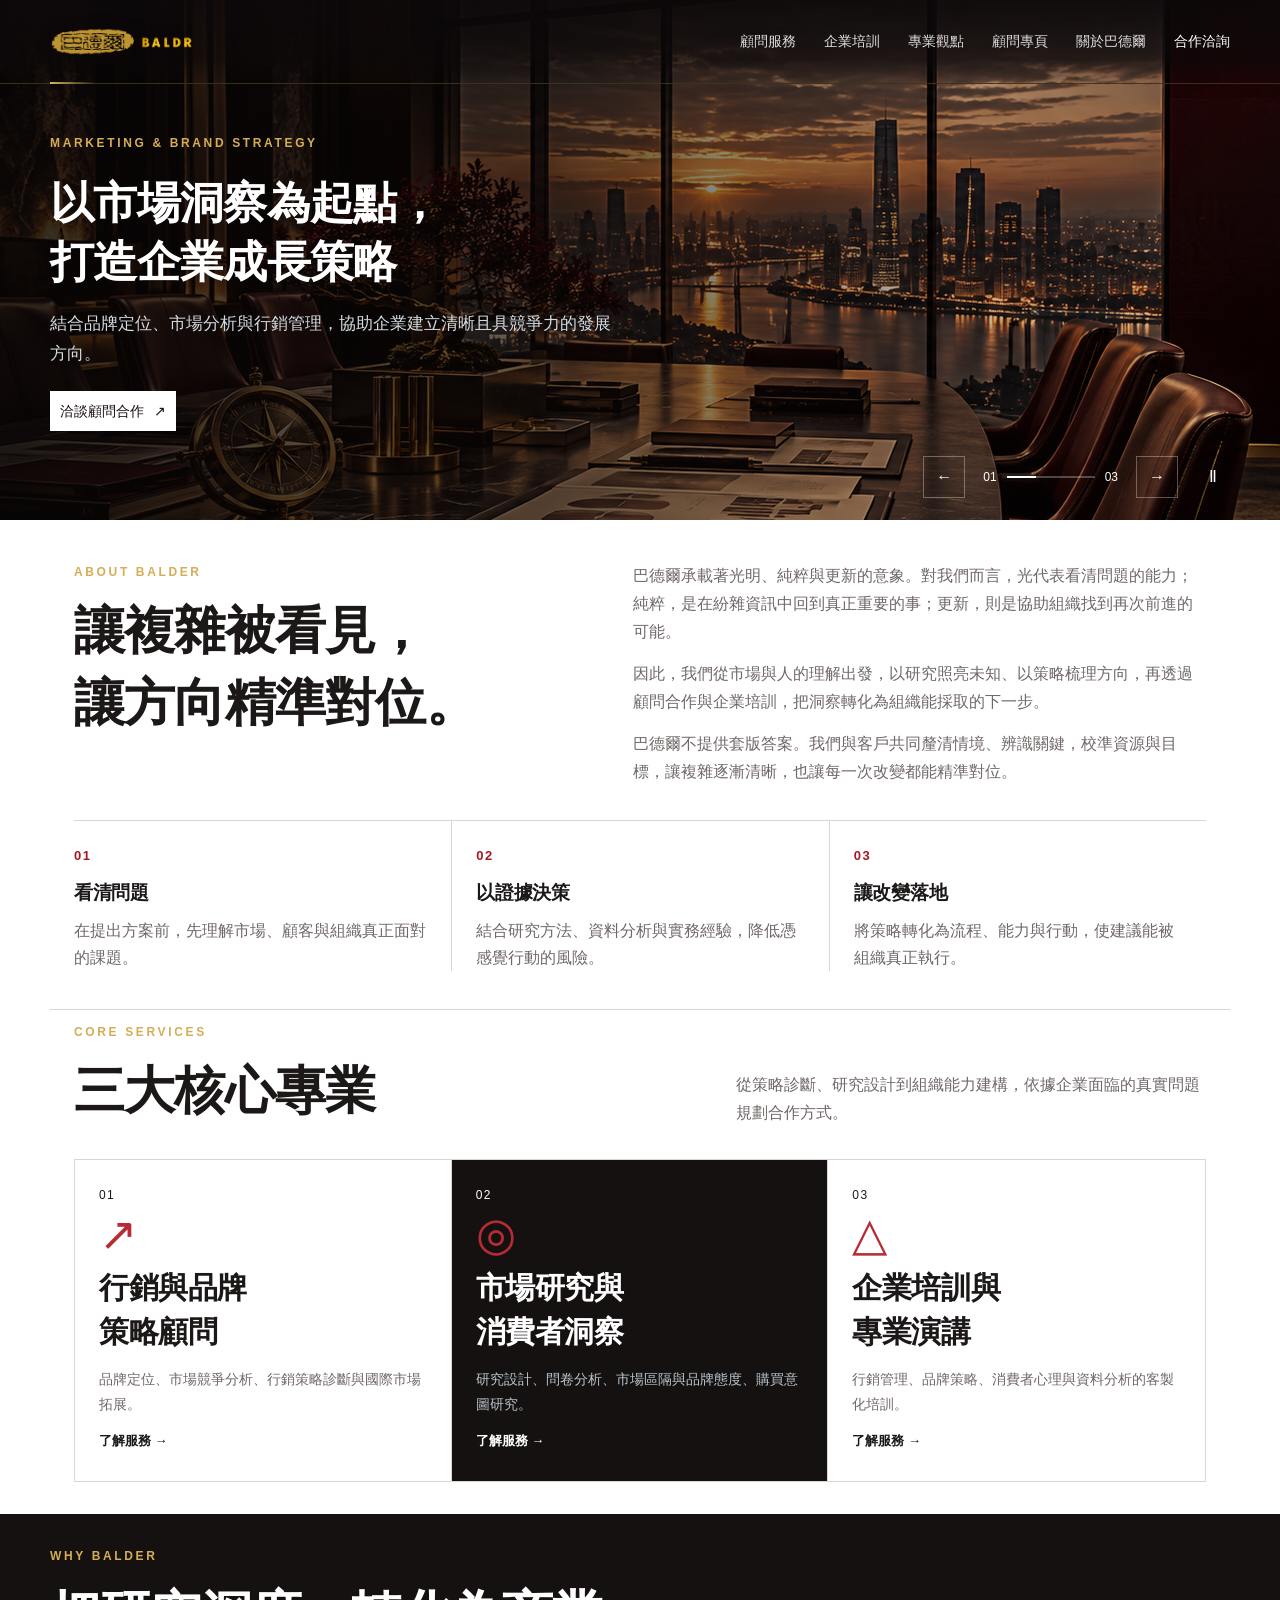
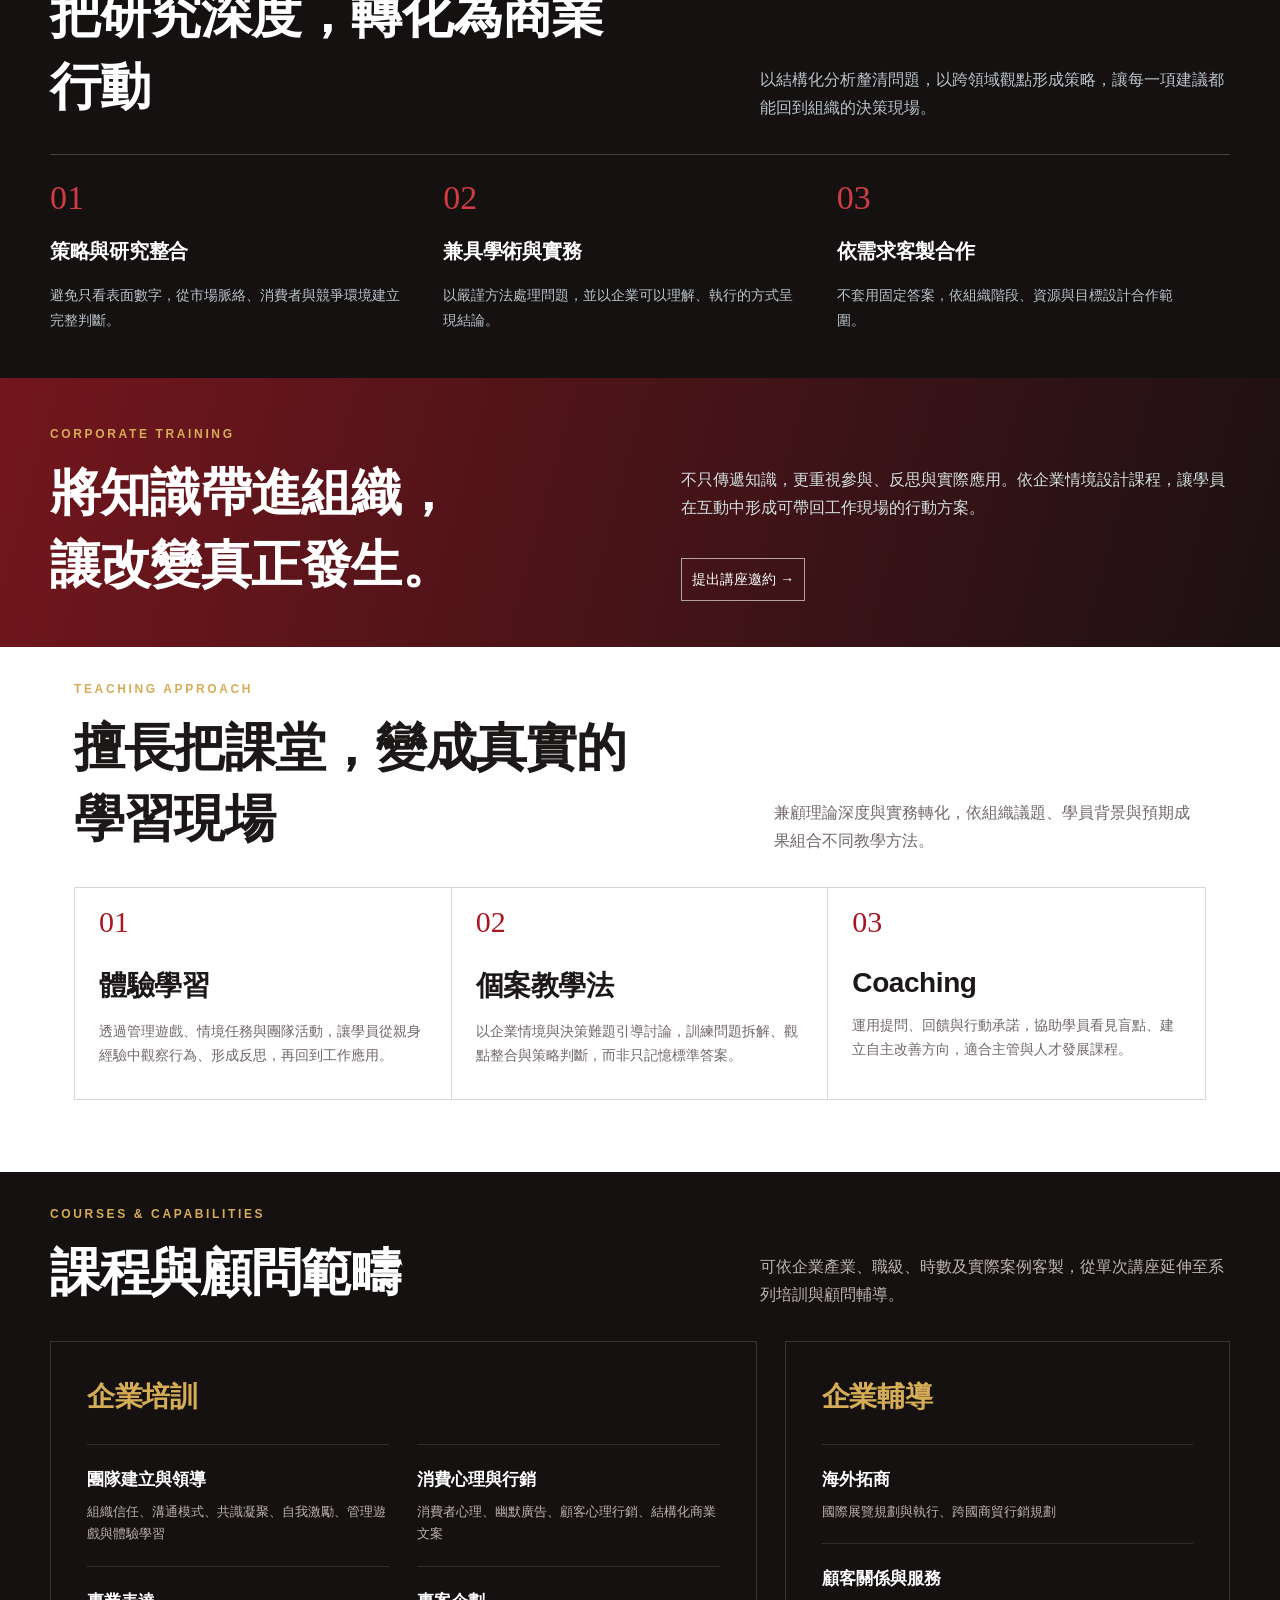
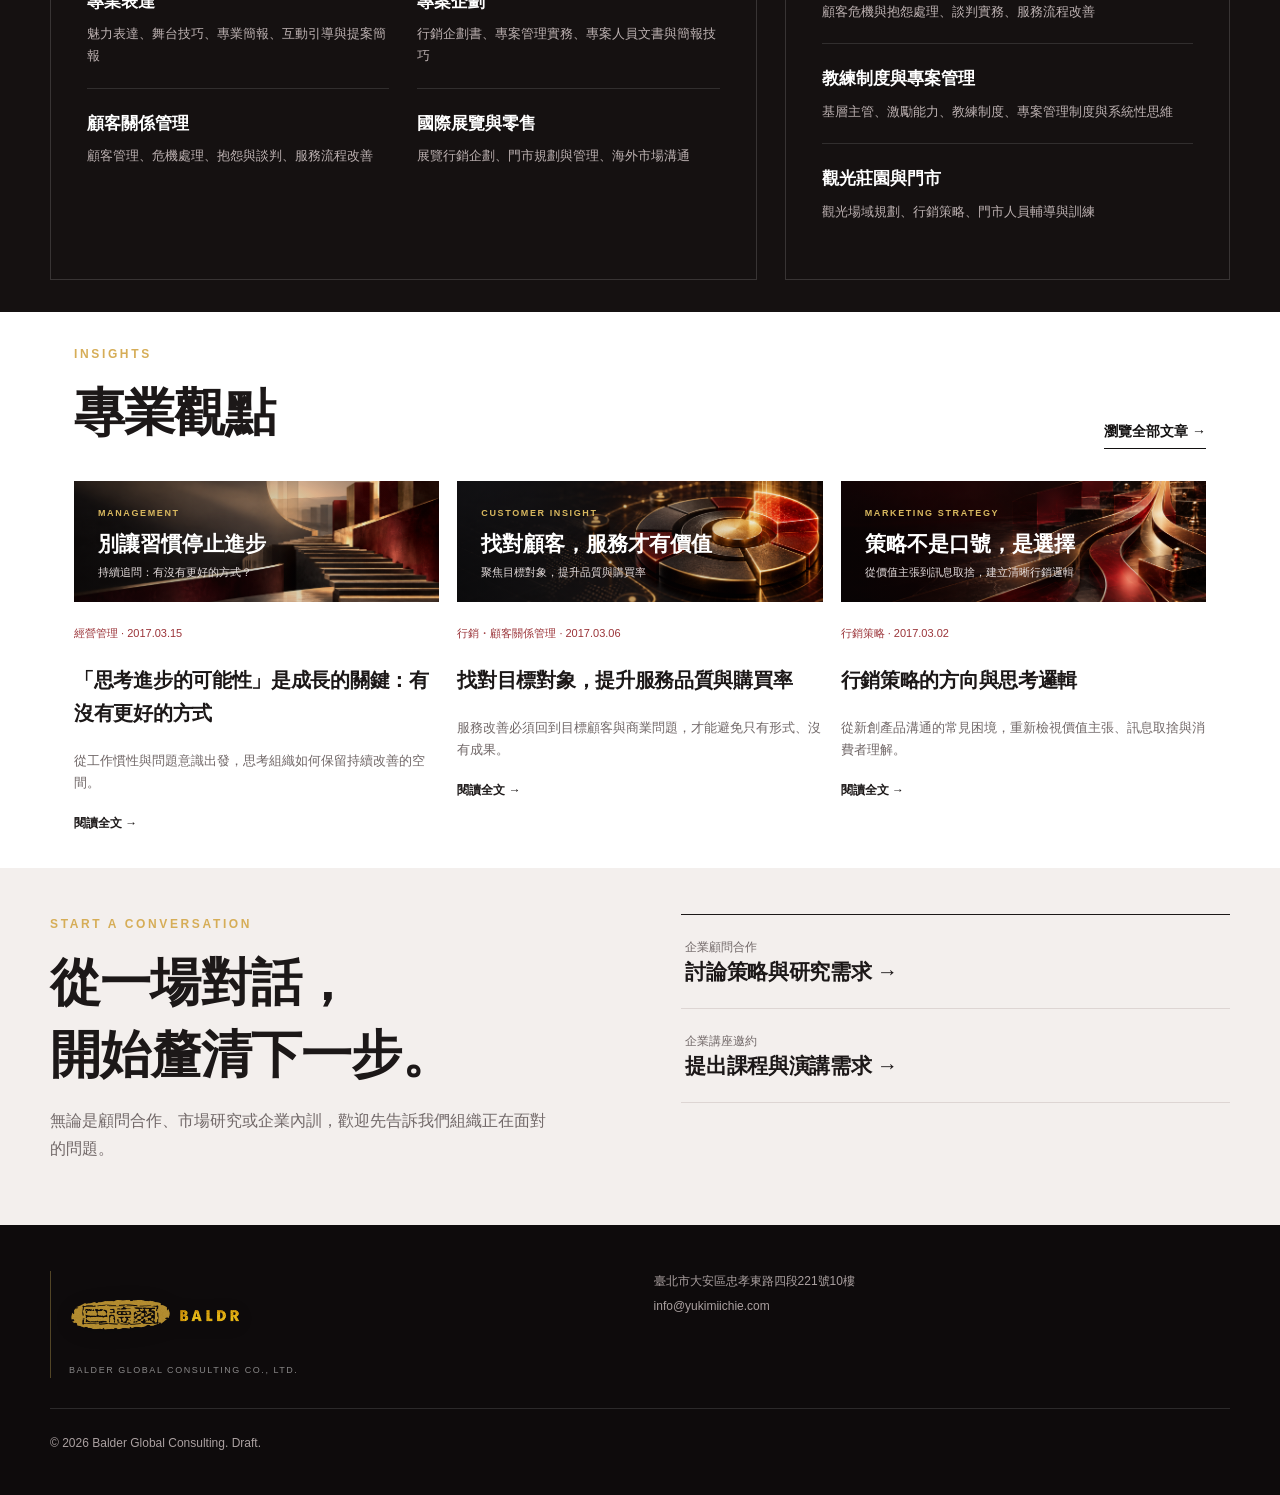
==== index.html @ a53dbb6a "Deploy Baldr Global Consulting website" ====
<!doctype html>
<html lang="zh-Hant">
<head>
  <meta charset="utf-8">
  <meta name="viewport" content="width=device-width, initial-scale=1">
  <meta name="description" content="巴德爾全球顧問有限公司官方網站首頁設計草稿。">
  <meta name="robots" content="noindex, nofollow">
  <title>巴德爾全球顧問｜企業策略、研究與培訓</title>
  <link rel="stylesheet" href="styles.css">
  <link rel="stylesheet" href="theme-red.css">
  <script src="app.js" defer></script>
</head>
<body>
  <a class="skip-link" href="#main">跳至主要內容</a>
  <header class="site-header" data-header>
    <a class="brand" href="#top" aria-label="巴德爾全球顧問首頁">
      <img class="brand-original" src="assets/brand/baldr-extracted-hollow-horizontal-v7.png?v=20261031-final" alt="巴德爾 BALDR 全球顧問">
    </a>
    <nav id="site-nav" class="site-nav" aria-label="主要導覽">
      <a href="#services">顧問服務</a><a href="#training">企業培訓</a><a href="insights.html">專業觀點</a><a href="consultant.html">顧問專頁</a><a href="#about">關於巴德爾</a>
      <a class="nav-cta" href="#contact">合作洽詢</a>
    </nav>
  </header>

  <main id="main">
    <section id="top" class="hero" aria-label="重點服務輪播" data-carousel>
      <article class="slide is-active slide-strategy" data-slide aria-hidden="false">
        <div class="slide-art" role="img" aria-label="企業策略空間、城市景觀與策略文件"></div>
        <div class="slide-content"><p class="eyebrow">MARKETING &amp; BRAND STRATEGY</p><h1>以市場洞察為起點，<br>打造企業成長策略</h1><p>結合品牌定位、市場分析與行銷管理，協助企業建立清晰且具競爭力的發展方向。</p><a class="button button-primary" href="#contact">洽談顧問合作 <span aria-hidden="true">↗</span></a></div>
      </article>
      <article class="slide slide-research" data-slide aria-hidden="true">
        <div class="slide-art" role="img" aria-label="市場研究資料、分析圖表與全球洞察裝置"></div>
        <div class="slide-content"><p class="eyebrow">MARKET RESEARCH &amp; INSIGHT</p><h2>理解消費者，<br>讓每一次決策更有依據</h2><p>透過市場調查、消費者行為研究及資料分析，協助企業掌握市場機會。</p><a class="button button-primary" href="#services">探索研究服務 <span aria-hidden="true">↗</span></a></div>
      </article>
      <article class="slide slide-training" data-slide aria-hidden="true">
        <div class="slide-art" role="img" aria-label="企業培訓講堂、講台與專業知識物件"></div>
        <div class="slide-content"><p class="eyebrow">CORPORATE TRAINING</p><h2>讓專業知識，<br>轉化為組織成長的力量</h2><p>提供行銷管理、品牌策略、消費者心理等企業內訓與專題演講服務。</p><a class="button button-primary" href="#contact">邀請企業講課 <span aria-hidden="true">↗</span></a></div>
      </article>
      <div class="carousel-controls">
        <button type="button" data-prev aria-label="上一張 Banner">←</button>
        <div class="carousel-status"><span data-current>01</span><span class="status-line"><i data-progress></i></span><span>03</span></div>
        <button type="button" data-next aria-label="下一張 Banner">→</button>
        <button class="pause" type="button" data-pause aria-label="暫停輪播">Ⅱ</button>
      </div>
    </section>

    <section class="about-balder section" id="about">
      <div class="about-story">
        <div>
          <p class="section-kicker">ABOUT BALDER</p>
          <h2>讓複雜被看見，<br>讓方向精準對位。</h2>
        </div>
        <div class="about-story-copy">
          <p>巴德爾承載著光明、純粹與更新的意象。對我們而言，光代表看清問題的能力；純粹，是在紛雜資訊中回到真正重要的事；更新，則是協助組織找到再次前進的可能。</p>
          <p>因此，我們從市場與人的理解出發，以研究照亮未知、以策略梳理方向，再透過顧問合作與企業培訓，把洞察轉化為組織能採取的下一步。</p>
          <p>巴德爾不提供套版答案。我們與客戶共同釐清情境、辨識關鍵，校準資源與目標，讓複雜逐漸清晰，也讓每一次改變都能精準對位。</p>
        </div>
      </div>
      <div class="about-values" aria-label="巴德爾企業理念">
        <article><span>01</span><h3>看清問題</h3><p>在提出方案前，先理解市場、顧客與組織真正面對的課題。</p></article>
        <article><span>02</span><h3>以證據決策</h3><p>結合研究方法、資料分析與實務經驗，降低憑感覺行動的風險。</p></article>
        <article><span>03</span><h3>讓改變落地</h3><p>將策略轉化為流程、能力與行動，使建議能被組織真正執行。</p></article>
      </div>
    </section>

    <section id="services" class="section services">
      <div class="section-head"><div><p class="section-kicker">CORE SERVICES</p><h2>三大核心專業</h2></div><p>從策略診斷、研究設計到組織能力建構，依據企業面臨的真實問題規劃合作方式。</p></div>
      <div class="service-grid">
        <article class="service-card"><span>01</span><div class="service-icon" aria-hidden="true">↗</div><h3>行銷與品牌<br>策略顧問</h3><p>品牌定位、市場競爭分析、行銷策略診斷與國際市場拓展。</p><a href="#contact" aria-label="了解行銷與品牌策略顧問">了解服務 →</a></article>
        <article class="service-card featured"><span>02</span><div class="service-icon" aria-hidden="true">◎</div><h3>市場研究與<br>消費者洞察</h3><p>研究設計、問卷分析、市場區隔與品牌態度、購買意圖研究。</p><a href="#contact" aria-label="了解市場研究與消費者洞察">了解服務 →</a></article>
        <article class="service-card"><span>03</span><div class="service-icon" aria-hidden="true">△</div><h3>企業培訓與<br>專業演講</h3><p>行銷管理、品牌策略、消費者心理與資料分析的客製化培訓。</p><a href="#training" aria-label="了解企業培訓與專業演講">了解服務 →</a></article>
      </div>
    </section>

    <section class="advantage section dark-section">
      <div class="section-head"><div><p class="section-kicker">WHY BALDER</p><h2>把研究深度，轉化為商業行動</h2></div><p>以結構化分析釐清問題，以跨領域觀點形成策略，讓每一項建議都能回到組織的決策現場。</p></div>
      <div class="advantage-grid"><div><strong>01</strong><h3>策略與研究整合</h3><p>避免只看表面數字，從市場脈絡、消費者與競爭環境建立完整判斷。</p></div><div><strong>02</strong><h3>兼具學術與實務</h3><p>以嚴謹方法處理問題，並以企業可以理解、執行的方式呈現結論。</p></div><div><strong>03</strong><h3>依需求客製合作</h3><p>不套用固定答案，依組織階段、資源與目標設計合作範圍。</p></div></div>
    </section>

    <section id="training" class="training-banner">
      <div><p class="section-kicker">CORPORATE TRAINING</p><h2>將知識帶進組織，<br>讓改變真正發生。</h2></div>
      <div><p>不只傳遞知識，更重視參與、反思與實際應用。依企業情境設計課程，讓學員在互動中形成可帶回工作現場的行動方案。</p><a class="button button-light" href="#contact">提出講座邀約 →</a></div>
    </section>

    <section class="section teaching-methods">
      <div class="section-head"><div><p class="section-kicker">TEACHING APPROACH</p><h2>擅長把課堂，變成真實的學習現場</h2></div><p>兼顧理論深度與實務轉化，依組織議題、學員背景與預期成果組合不同教學方法。</p></div>
      <div class="method-grid">
        <article><span>01</span><h3>體驗學習</h3><p>透過管理遊戲、情境任務與團隊活動，讓學員從親身經驗中觀察行為、形成反思，再回到工作應用。</p></article>
        <article><span>02</span><h3>個案教學法</h3><p>以企業情境與決策難題引導討論，訓練問題拆解、觀點整合與策略判斷，而非只記憶標準答案。</p></article>
        <article><span>03</span><h3>Coaching</h3><p>運用提問、回饋與行動承諾，協助學員看見盲點、建立自主改善方向，適合主管與人才發展課程。</p></article>
      </div>
    </section>

    <section class="section course-scope">
      <div class="section-head"><div><p class="section-kicker">COURSES &amp; CAPABILITIES</p><h2>課程與顧問範疇</h2></div><p>可依企業產業、職級、時數及實際案例客製，從單次講座延伸至系列培訓與顧問輔導。</p></div>
      <div class="scope-layout">
        <div><h3>企業培訓</h3><div class="scope-list">
          <article><b>團隊建立與領導</b><p>組織信任、溝通模式、共識凝聚、自我激勵、管理遊戲與體驗學習</p></article>
          <article><b>消費心理與行銷</b><p>消費者心理、幽默廣告、顧客心理行銷、結構化商業文案</p></article>
          <article><b>專業表達</b><p>魅力表達、舞台技巧、專業簡報、互動引導與提案簡報</p></article>
          <article><b>專案企劃</b><p>行銷企劃書、專案管理實務、專案人員文書與簡報技巧</p></article>
          <article><b>顧客關係管理</b><p>顧客管理、危機處理、抱怨與談判、服務流程改善</p></article>
          <article><b>國際展覽與零售</b><p>展覽行銷企劃、門市規劃與管理、海外市場溝通</p></article>
        </div></div>
        <div class="consulting-scope"><h3>企業輔導</h3><div class="scope-list">
          <article><b>海外拓商</b><p>國際展覽規劃與執行、跨國商貿行銷規劃</p></article>
          <article><b>顧客關係與服務</b><p>顧客危機與抱怨處理、談判實務、服務流程改善</p></article>
          <article><b>教練制度與專案管理</b><p>基層主管、激勵能力、教練制度、專案管理制度與系統性思維</p></article>
          <article><b>觀光莊園與門市</b><p>觀光場域規劃、行銷策略、門市人員輔導與訓練</p></article>
        </div></div>
      </div>
    </section>

    <section id="insights" class="section insights">
      <div class="section-head"><div><p class="section-kicker">INSIGHTS</p><h2>專業觀點</h2></div><a class="text-link" href="insights.html">瀏覽全部文章 →</a></div>
      <div class="article-grid">
        <article><div class="article-visual one"><img src="assets/insights/continuous-improvement-v1.png" alt="階梯向上延伸，象徵持續改善與組織成長"><div class="article-cover-copy"><span>MANAGEMENT</span><strong>別讓習慣停止進步</strong><small>持續追問：有沒有更好的方式？</small></div></div><p class="meta">經營管理 · 2017.03.15</p><h3>「思考進步的可能性」是成長的關鍵：有沒有更好的方式</h3><p class="article-summary">從工作慣性與問題意識出發，思考組織如何保留持續改善的空間。</p><a href="articles/continuous-improvement.html" aria-label="閱讀思考進步的可能性全文">閱讀全文 →</a></article>
        <article><div class="article-visual two"><img src="assets/insights/target-customer-v1.png" alt="目標客群分析圖，象徵顧客區隔與服務品質提升"><div class="article-cover-copy"><span>CUSTOMER INSIGHT</span><strong>找對顧客，服務才有價值</strong><small>聚焦目標對象，提升品質與購買率</small></div></div><p class="meta">行銷・顧客關係管理 · 2017.03.06</p><h3>找對目標對象，提升服務品質與購買率</h3><p class="article-summary">服務改善必須回到目標顧客與商業問題，才能避免只有形式、沒有成果。</p><a href="articles/target-customer.html" aria-label="閱讀找對目標對象全文">閱讀全文 →</a></article>
        <article><div class="article-visual three"><img src="assets/insights/marketing-logic-v1.png" alt="策略路徑匯聚成明確方向，象徵行銷決策與選擇"><div class="article-cover-copy"><span>MARKETING STRATEGY</span><strong>策略不是口號，是選擇</strong><small>從價值主張到訊息取捨，建立清晰行銷邏輯</small></div></div><p class="meta">行銷策略 · 2017.03.02</p><h3>行銷策略的方向與思考邏輯</h3><p class="article-summary">從新創產品溝通的常見困境，重新檢視價值主張、訊息取捨與消費者理解。</p><a href="articles/marketing-logic.html" aria-label="閱讀行銷策略的方向與思考邏輯全文">閱讀全文 →</a></article>
      </div>
    </section>

    <section id="contact" class="contact-section">
      <div><p class="section-kicker">START A CONVERSATION</p><h2>從一場對話，<br>開始釐清下一步。</h2><p>無論是顧問合作、市場研究或企業內訓，歡迎先告訴我們組織正在面對的問題。</p></div>
      <div class="contact-actions"><a href="mailto:info@yukimiichie.com?subject=企業顧問合作洽詢"><span>企業顧問合作</span><b>討論策略與研究需求 →</b></a><a href="mailto:info@yukimiichie.com?subject=企業講座邀約"><span>企業講座邀約</span><b>提出課程與演講需求 →</b></a></div>
    </section>
  </main>

  <footer class="site-footer"><div class="footer-brand"><img class="footer-original" src="assets/brand/baldr-extracted-hollow-horizontal-v7.png?v=20261031-final" alt="巴德爾 BALDR 全球顧問"><small>BALDER GLOBAL CONSULTING CO., LTD.</small></div><div><p>臺北市大安區忠孝東路四段221號10樓</p><p><a href="mailto:info@yukimiichie.com">info@yukimiichie.com</a></p></div><p class="copyright">© <span data-year></span> Balder Global Consulting. Draft.</p></footer>
</body>
</html>
---- styles.css ----
:root{--navy:#0a1c2d;--navy-2:#102b43;--ink:#17212b;--muted:#66727e;--paper:#f5f3ee;--white:#fff;--accent:#b6d7d2;--gold:#c4a66d;--line:#d8d8d2;--max:1180px;--header:84px}*{box-sizing:border-box}html{scroll-behavior:smooth}body{margin:0;color:var(--ink);background:#fff;font-family:"Noto Sans TC","PingFang TC","Microsoft JhengHei",sans-serif;line-height:1.75}a{color:inherit;text-decoration:none}button{font:inherit}.skip-link{position:fixed;z-index:1000;top:8px;left:8px;background:#fff;padding:8px 14px;transform:translateY(-160%)}.skip-link:focus{transform:none}.site-header{height:var(--header);position:absolute;z-index:50;top:0;left:0;width:100%;display:flex;align-items:center;justify-content:space-between;padding:0 max(32px,calc((100vw - var(--max))/2));color:#fff;border-bottom:1px solid #ffffff33}.site-header.is-scrolled{position:fixed;background:#071522ed;backdrop-filter:blur(12px)}.brand{display:flex;align-items:center;gap:12px}.brand-mark{width:43px;height:43px;border:1px solid #ffffff66;display:grid;place-items:center;font:600 24px Georgia,serif}.brand-copy{display:flex;flex-direction:column;line-height:1.3}.brand-copy strong{font-size:15px;letter-spacing:.12em}.brand-copy small{font-size:9px;letter-spacing:.13em;opacity:.68}.site-nav{display:flex;align-items:center;gap:28px;font-size:14px}.site-nav a:not(.nav-cta){opacity:.86}.site-nav a:hover,.site-nav a:focus{opacity:1}.nav-cta{padding:10px 18px;border:1px solid #ffffff88}.menu-toggle{display:none}.hero{position:relative;height:min(820px,88vh);min-height:680px;background:#081827;color:#fff;overflow:hidden}.slide{position:absolute;inset:0;display:grid;grid-template-columns:minmax(340px,1.02fr) 1fr;opacity:0;visibility:hidden;transition:opacity .65s ease}.slide.is-active{opacity:1;visibility:visible}.slide-art{position:relative;overflow:hidden;background:#152e43}.slide-art::before,.slide-art::after{content:"";position:absolute;border-radius:50%;filter:blur(1px)}.slide-strategy .slide-art{background:linear-gradient(155deg,#071726 10%,#1f4d62 62%,#b4cec9)}.slide-strategy .slide-art::before{width:64%;aspect-ratio:1;left:14%;top:22%;border:1px solid #ffffff60;box-shadow:0 0 0 75px #ffffff08,0 0 0 150px #ffffff06}.slide-strategy .slide-art::after{width:34%;height:90%;right:-8%;bottom:-20%;background:#d8b87826;transform:rotate(26deg);border-radius:0}.slide-research .slide-art{background:linear-gradient(145deg,#061b2c,#123d56 52%,#88aeb2)}.slide-research .slide-art::before{width:72%;height:72%;left:15%;top:14%;background:repeating-radial-gradient(circle at center,transparent 0 38px,#ffffff22 40px 41px)}.slide-research .slide-art::after{width:180px;height:180px;right:12%;top:28%;background:#cbb57b66;box-shadow:-150px 170px 0 #8ed0c855}.slide-training .slide-art{background:linear-gradient(140deg,#10283a,#315165 55%,#c3c5bb)}.slide-training .slide-art::before{width:62%;height:65%;left:18%;bottom:0;background:linear-gradient(90deg,#ffffff16 1px,transparent 1px),linear-gradient(#ffffff16 1px,transparent 1px);background-size:38px 38px;border-radius:0}.slide-training .slide-art::after{width:220px;height:220px;left:28%;top:24%;border:38px solid #c4a66d99}.slide-content{display:flex;flex-direction:column;justify-content:center;padding:calc(var(--header) + 36px) max(48px,calc((100vw - var(--max))/2)) 110px 9%;background:linear-gradient(135deg,#0b2134,#071624)}.eyebrow,.section-kicker{margin:0 0 20px;color:#98c9c5;font-size:12px;font-weight:700;letter-spacing:.22em}.slide h1,.slide h2{font-family:"Noto Serif TC","PMingLiU",serif;font-weight:500;font-size:clamp(42px,4vw,68px);line-height:1.35;letter-spacing:.04em;margin:0 0 28px}.slide-content>p:not(.eyebrow){max-width:610px;margin:0 0 34px;color:#d4dce1;font-size:17px}.button{display:inline-flex;align-items:center;gap:32px;width:max-content;padding:14px 20px;font-size:14px}.button-primary{background:#fff;color:var(--navy)}.carousel-controls{position:absolute;right:max(44px,calc((100vw - var(--max))/2));bottom:44px;display:flex;align-items:center;gap:18px;z-index:4}.carousel-controls button{background:transparent;color:#fff;border:1px solid #ffffff50;width:42px;height:42px;cursor:pointer}.carousel-controls .pause{width:34px;border:0}.carousel-status{display:flex;align-items:center;gap:10px;font-size:12px}.status-line{position:relative;width:88px;height:2px;background:#ffffff45}.status-line i{position:absolute;inset:0 auto 0 0;width:33.333%;background:#fff;transition:width .4s}.image-notice{position:absolute;bottom:12px;left:24px;font-size:10px;opacity:.55}.section{max-width:var(--max);margin:auto;padding:112px 24px}.intro{display:grid;grid-template-columns:1.05fr .95fr;gap:12%;align-items:end}.section h2,.training-banner h2,.contact-section h2{font-family:"Noto Serif TC","PMingLiU",serif;font-size:clamp(34px,4vw,56px);font-weight:500;line-height:1.4;letter-spacing:.04em;margin:0}.section-kicker{color:#507f7e}.intro-copy{font-size:18px;color:#52606b}.text-link{display:inline-block;margin-top:24px;color:var(--navy);font-weight:700;font-size:14px;border-bottom:1px solid var(--navy);padding-bottom:4px}.section-head{display:flex;justify-content:space-between;align-items:end;gap:12%;margin-bottom:52px}.section-head>p{max-width:470px;color:var(--muted);margin:0}.service-grid{display:grid;grid-template-columns:repeat(3,1fr);border:1px solid var(--line)}.service-card{padding:40px 34px;min-height:430px;display:flex;flex-direction:column;border-right:1px solid var(--line);transition:.25s}.service-card:last-child{border-right:0}.service-card.featured,.service-card:hover{background:var(--navy);color:#fff}.service-card>span{font-size:12px;letter-spacing:.12em}.service-icon{margin:42px 0 26px;font:300 46px Georgia,serif;color:#7aa6a5}.service-card h3{font:500 30px/1.45 "Noto Serif TC","PMingLiU",serif;margin:0}.service-card p{color:var(--muted);font-size:14px}.service-card.featured p,.service-card:hover p{color:#b9c5cd}.service-card a{margin-top:auto;font-size:13px;font-weight:700}.dark-section{max-width:none;background:var(--navy);color:#fff;padding-left:max(24px,calc((100vw - var(--max))/2));padding-right:max(24px,calc((100vw - var(--max))/2))}.dark-section .section-head>p{color:#bac4cb}.advantage-grid{display:grid;grid-template-columns:repeat(3,1fr);border-top:1px solid #ffffff33}.advantage-grid>div{padding:34px 34px 0 0}.advantage-grid strong{font:400 34px Georgia,serif;color:#80aaa7}.advantage-grid h3{font-size:20px;margin:28px 0 12px}.advantage-grid p{color:#b8c3ca;font-size:14px}.consultant{display:grid;grid-template-columns:.9fr 1.1fr;gap:10%;align-items:center}.portrait-placeholder{aspect-ratio:4/5;background:linear-gradient(150deg,#e8e6df,#b9c8c6);display:grid;place-items:center;color:#566765;text-align:center;font-size:13px;letter-spacing:.12em}.consultant-copy>p:not(.section-kicker):not(.pending-label){color:var(--muted);max-width:560px}.pending-label{display:inline-block;padding:5px 10px;background:#efe8db;color:#8b6b38;font-size:12px}.expertise{display:flex;flex-wrap:wrap;gap:8px;margin-top:30px}.expertise span{padding:7px 14px;border:1px solid var(--line);font-size:12px}.training-banner{padding:105px max(24px,calc((100vw - var(--max))/2));display:grid;grid-template-columns:1fr 1fr;gap:12%;color:#fff;background:linear-gradient(105deg,#375b5c,#173a47)}.training-banner>div:last-child{display:flex;flex-direction:column;justify-content:flex-end}.training-banner p:not(.section-kicker){color:#d3dfdf}.button-light{margin-top:20px;border:1px solid #ffffff99}.projects .project-placeholder{min-height:330px;padding:55px;background:linear-gradient(120deg,#edf0ef,#d4dedc);display:flex;flex-direction:column;justify-content:end}.project-placeholder span{font-size:11px;letter-spacing:.2em}.project-placeholder h3{font:500 34px "Noto Serif TC","PMingLiU",serif;margin:8px 0}.project-placeholder p{max-width:620px;margin:0;color:#566}.article-grid{display:grid;grid-template-columns:repeat(3,1fr);gap:26px}.article-visual{aspect-ratio:4/2.7;margin-bottom:22px}.article-visual.one{background:linear-gradient(135deg,#15374b,#9ebcba)}.article-visual.two{background:repeating-linear-gradient(45deg,#d8c7a5 0 20px,#244455 20px 40px)}.article-visual.three{background:radial-gradient(circle at 35% 40%,#c7af72 0 15%,transparent 16%),linear-gradient(135deg,#173246,#708e91)}.article-grid .meta{font-size:11px;color:#698281}.article-grid h3{font:500 20px/1.65 "Noto Serif TC","PMingLiU",serif}.article-grid a{font-size:12px;font-weight:700}.contact-section{padding:105px max(24px,calc((100vw - var(--max))/2));background:var(--paper);display:grid;grid-template-columns:1fr 1fr;gap:12%}.contact-section>div>p:not(.section-kicker){color:var(--muted);max-width:500px}.contact-actions{border-top:1px solid var(--ink)}.contact-actions a{display:flex;flex-direction:column;padding:22px 4px;border-bottom:1px solid var(--line)}.contact-actions span{font-size:12px;color:var(--muted)}.contact-actions b{font:500 21px "Noto Serif TC","PMingLiU",serif}.contact-actions small{color:#8c7450}.site-footer{position:relative;padding:70px max(24px,calc((100vw - var(--max))/2)) 34px;background:#071522;color:#fff;display:grid;grid-template-columns:1fr 1fr .7fr;gap:7%;font-size:12px}.footer-brand{display:flex;gap:15px;align-items:center}.footer-brand div{display:flex;flex-direction:column}.footer-brand small{opacity:.55}.site-footer p{color:#9aa9b3}.footer-links{display:grid;grid-template-columns:1fr 1fr;gap:8px}.copyright{grid-column:1/-1;border-top:1px solid #ffffff20;padding-top:24px;margin-top:25px}@media(max-width:900px){:root{--header:70px}.site-header{padding:0 20px}.menu-toggle{display:block;color:#fff;border:1px solid #ffffff66;background:transparent;padding:8px 12px}.site-nav{display:none;position:absolute;top:70px;left:0;right:0;padding:24px;background:#071522;flex-direction:column;align-items:stretch}.site-nav.is-open{display:flex}.hero{height:820px}.slide{grid-template-columns:1fr;grid-template-rows:45% 55%}.slide-content{padding:50px 24px 120px}.slide h1,.slide h2{font-size:38px}.carousel-controls{right:24px;bottom:52px}.intro,.consultant,.training-banner,.contact-section{grid-template-columns:1fr;gap:48px}.service-grid{grid-template-columns:1fr}.service-card{border-right:0;border-bottom:1px solid var(--line);min-height:340px}.advantage-grid,.article-grid{grid-template-columns:1fr;gap:36px}.section-head{align-items:start;flex-direction:column}.site-footer{grid-template-columns:1fr;gap:25px}.copyright{grid-column:auto}}@media(max-width:560px){.brand-copy small{display:none}.section{padding:82px 20px}.hero{min-height:760px}.slide-content>p:not(.eyebrow){font-size:15px}.carousel-status{display:none}.image-notice{left:20px;right:20px}.advantage-grid{grid-template-columns:1fr}.training-banner,.contact-section{padding:82px 20px}.site-footer{padding:55px 20px 28px}}@media(prefers-reduced-motion:reduce){html{scroll-behavior:auto}*,*::before,*::after{animation-duration:.01ms!important;transition-duration:.01ms!important}}

/* Unified commercial typography and brand system */
body, button { font-family: "Aptos", "Segoe UI", "Noto Sans TC", "Microsoft JhengHei", sans-serif; }
h1, h2, h3, h4, .slide h1, .slide h2, .section h2, .training-banner h2, .contact-section h2,
.service-card h3, .project-placeholder h3, .article-grid h3, .contact-actions b {
  font-family: "Aptos Display", "Segoe UI", "Noto Sans TC", "Microsoft JhengHei", sans-serif;
  font-weight: 600;
  letter-spacing: -.015em;
}
.brand-logo { display: block; width: 168px; height: 58px; object-fit: contain; object-position: left center; }
.footer-logo { display: block; width: 155px; height: 72px; object-fit: contain; object-position: left center; }
.footer-brand { align-items: flex-start; flex-direction: column; }
.footer-brand strong { font-size: 14px; letter-spacing: .08em; }
@media(max-width:560px){.brand-logo{width:128px;height:48px}.footer-logo{width:138px;height:62px}}

/* Brand system: the heritage seal remains intact while the wordmark is live type. */
.brand{gap:11px}
.brand-seal,.footer-seal{position:relative;display:block;overflow:hidden;flex:0 0 auto}
.brand-seal{width:32px;height:52px}
.brand-seal img,.footer-seal img{position:absolute;left:0;top:0;height:100%;width:auto;max-width:none}
.brand-seal img{height:52px}
.brand-lockup{display:flex;flex-direction:column;line-height:1}
.brand-lockup strong,.footer-wordmark strong{color:#d8b85f;font-family:"Aptos Display","Segoe UI",Arial,sans-serif;font-weight:700;letter-spacing:.2em}
.brand-lockup strong{font-size:19px}
.brand-lockup small{margin-top:7px;color:#fff;font-size:10px;font-weight:600;letter-spacing:.16em;white-space:nowrap}
.footer-brand{align-items:flex-start;flex-direction:column;gap:11px}
.footer-lockup{display:flex!important;flex-direction:row!important;align-items:center;gap:15px}
.footer-seal{width:40px;height:66px}
.footer-seal img{height:66px}
.footer-wordmark{display:flex;flex-direction:column;line-height:1}
.footer-wordmark strong{font-size:24px}
.footer-wordmark small{margin-top:8px;color:#fff;font-size:11px;letter-spacing:.12em;opacity:.92}
.footer-brand>small{font-size:9px;letter-spacing:.17em;opacity:.5}
@media(max-width:560px){.brand{gap:9px}.brand-seal{width:27px;height:44px}.brand-seal img{height:44px}.brand-lockup strong{font-size:16px}.brand-lockup small{font-size:8px;letter-spacing:.1em}.footer-seal{width:36px;height:59px}.footer-seal img{height:59px}.footer-wordmark strong{font-size:21px}}

/* Horizontal seal lockup */
.brand-seal{width:92px;height:34px}
.brand-seal img{inset:0;width:100%;height:100%;object-fit:contain}
.footer-seal{width:118px;height:40px}
.footer-seal img{inset:0;width:100%;height:100%;object-fit:contain}
@media(max-width:560px){.brand-seal{width:72px;height:27px}.brand-seal img{width:100%;height:100%}.footer-seal{width:98px;height:34px}.footer-seal img{width:100%;height:100%}}

/* Original artwork lockup: no live-type recreation of the logo. */
.brand-original{display:block;width:154px;height:60px;object-fit:contain;object-position:left center}
.footer-original{display:block;width:188px;height:82px;object-fit:contain;object-position:left center}
.footer-brand>small{margin-top:-7px}
@media(max-width:560px){.brand-original{width:126px;height:50px}.footer-original{width:164px;height:72px}}

/* Compact footer contact lines: one-third of the previous paragraph gap. */
.site-footer > div:nth-child(2) p { margin: 0 0 4px; }

/* Compact all text frames and keep navigation links visible at every size. */
.menu-toggle { display: none !important; }
.nav-cta { padding: 0; border: 0; }
.button { gap: 10px; padding: 8px 10px; }
.expertise span, .pending-label { padding: 3px 6px; }
.site-footer { grid-template-columns: 1fr 1fr; gap: 2.3%; }
@media(max-width:900px) {
  .site-header { gap: 14px; }
  .site-header .brand { flex: 0 0 auto; }
  .site-nav, .site-nav.is-open {
    position: static;
    display: flex;
    min-width: 0;
    flex: 1 1 auto;
    flex-direction: row;
    justify-content: flex-end;
    align-items: center;
    gap: 12px;
    padding: 0;
    background: transparent;
    white-space: nowrap;
    font-size: 12px;
  }
  .site-footer { grid-template-columns: 1fr; gap: 16px; }
}
@media(max-width:560px) {
  .site-header { padding: 0 12px; gap: 8px; }
  .site-nav, .site-nav.is-open { gap: 8px; font-size: 10px; overflow-x: auto; scrollbar-width: none; }
  .site-nav::-webkit-scrollbar { display: none; }
}

/* Compact site-wide rhythm and card proportions. */
.section { padding-top: 72px; padding-bottom: 72px; }
.section-head { margin-bottom: 32px; }
.service-card { min-height: 300px; padding: 28px 24px; }
.service-icon { margin: 24px 0 16px; }
.service-icon { margin: 12px 0 8px; }
.service-card > span {
  display: block;
  position: static;
  line-height: 1.2;
}
.service-icon {
  display: block;
  position: static;
  min-height: 46px;
  margin: 10px 0 8px;
  line-height: 1;
  transform: none;
}
.advantage-grid > div { padding-top: 24px; }
.advantage-grid h3 { margin-top: 16px; }
.training-banner, .contact-section { padding-top: 72px; padding-bottom: 72px; gap: 7%; }
.projects .project-placeholder { min-height: 250px; padding: 34px; }
.projects .project-placeholder { justify-content: center; }
.article-grid { gap: 18px; }
.article-visual {
  position: relative;
  overflow: hidden;
  isolation: isolate;
  background-position: center;
  background-size: cover;
}
.article-visual::after {
  content: "";
  position: absolute;
  z-index: -1;
  inset: 0;
  background: linear-gradient(90deg, rgba(7,6,7,.9) 0%, rgba(19,9,11,.64) 48%, rgba(12,8,9,.08) 100%);
}
.article-visual.one { background-image: url("assets/insights/continuous-improvement-v1.png"); }
.article-visual.two { background-image: url("assets/insights/target-customer-v1.png"); }
.article-visual.three { background-image: url("assets/insights/marketing-logic-v1.png"); }
.article-cover-copy {
  position: absolute;
  left: 24px;
  right: 22%;
  bottom: 22px;
  display: flex;
  flex-direction: column;
  color: #fff;
}
.article-cover-copy span { color: #d8b85f; font-size: 9px; font-weight: 700; letter-spacing: .18em; }
.article-cover-copy strong { margin-top: 8px; font-size: clamp(18px, 1.65vw, 25px); line-height: 1.3; }
.article-cover-copy small { margin-top: 7px; color: #e5dddd; font-size: 11px; line-height: 1.5; }
.site-footer { padding-top: 46px; }
@media(max-width:560px) {
  .section { padding-top: 56px; padding-bottom: 56px; }
  .training-banner, .contact-section { padding-top: 56px; padding-bottom: 56px; }
}

/* Final compact rhythm: adjacent content starts within roughly two text lines. */
.section { padding-top: 32px; padding-bottom: 32px; }
.intro { padding-bottom: 12px; }
.services { padding-top: 12px; border-top: 1px solid var(--line); }
.training-banner, .contact-section { padding-top: 46px; padding-bottom: 46px; }
.section-kicker { margin-bottom: 12px; }
.text-link { margin-top: 14px; }
.intro-copy > p { margin-bottom: 0; }
.intro-copy > .text-link { margin-top: 31.5px; }
@media(max-width:560px) {
  .section { padding-top: 28px; padding-bottom: 28px; }
  .intro { padding-bottom: 10px; }
  .services { padding-top: 10px; }
  .training-banner, .contact-section { padding-top: 38px; padding-bottom: 38px; }
}

/* On stacked layouts, separate the About headline and body by exactly two
   body-copy line heights (18px × 1.75 × 2 = 63px). */
@media(max-width:900px) {
  .intro { row-gap: 63px; }
  .advantage-grid { gap: 12px; }
  .advantage-grid > div { padding-top: 12px; }
}

/* Two body-copy line heights between the consultant link and divider. */
.intro { padding-bottom: 63px; }

/* About Balder is the company story; the consultant profile remains a separate page. */
.about-balder { padding-top: 42px; padding-bottom: 38px; }
.about-story {
  display: grid;
  grid-template-columns: minmax(0, .9fr) minmax(0, 1.1fr);
  gap: 8%;
  align-items: start;
}
.about-story-copy { max-width: 690px; }
.about-story-copy p {
  margin: 0 0 14px;
  color: var(--muted);
  line-height: 1.75;
}
.about-story-copy p:last-child { margin-bottom: 0; }
.about-values {
  display: grid;
  grid-template-columns: repeat(3, minmax(0, 1fr));
  margin-top: 34px;
  border-top: 1px solid var(--line);
}
.about-values article {
  padding: 20px 24px 0 0;
}
.about-values article + article {
  padding-left: 24px;
  border-left: 1px solid var(--line);
}
.about-values span {
  color: var(--accent);
  font-size: 13px;
  font-weight: 700;
  letter-spacing: .12em;
}
.about-values h3 { margin: 8px 0 7px; }
.about-values p {
  margin: 0;
  color: var(--muted);
  line-height: 1.7;
}
@media(max-width:900px) {
  .about-story { grid-template-columns: 1fr; gap: 24px; }
  .about-values { grid-template-columns: 1fr; }
  .about-values article { padding: 18px 0; }
  .about-values article + article {
    padding-left: 0;
    border-top: 1px solid var(--line);
    border-left: 0;
  }
}

/* Protect the professional-insights copy while preserving links and accessibility. */
.insights,
.insights-page main {
  -webkit-user-select: none;
  user-select: none;
  -webkit-touch-callout: none;
}
.insights img,
.insights-page main img {
  -webkit-user-drag: none;
  user-drag: none;
}
---- theme-red.css ----
/* Black + red visual direction */
:root {
  --navy: #121010;
  --navy-2: #241818;
  --ink: #1c1818;
  --muted: #716868;
  --paper: #f3efed;
  --accent: #a71922;
  --gold: #b83a3f;
  --line: #ddd5d3;
}

.site-header.is-scrolled,
.site-nav { background: #100d0ded; }
.hero { background: #120e0f; }
.slide-content { background: linear-gradient(135deg, #1b1113, #090808); }
.slide-strategy .slide-art { background: linear-gradient(155deg, #080707 8%, #3a1115 60%, #ae2028); }
.slide-strategy .slide-art::after { background: #ff263642; }
.slide-research .slide-art { background: linear-gradient(145deg, #090808, #4a1117 54%, #b42630); }
.slide-research .slide-art::after { background: #f1d5d566; box-shadow: -150px 170px 0 #db303755; }
.slide-training .slide-art { background: linear-gradient(140deg, #100d0e, #4b1b20 58%, #bb343b); }
.slide-training .slide-art::after { border-color: #e3474f99; }
.eyebrow,
.section-kicker { color: #d6ad57; }
.button-primary { color: #1a0f10; }
.service-icon { color: #b62c34; }
.service-card.featured,
.service-card:hover,
.dark-section { background: #151111; }
.advantage-grid strong { color: #d13c44; }
.portrait-placeholder { background: linear-gradient(150deg, #eee9e7, #caa4a6); }
.pending-label { background: #f2e3e2; color: #8e2026; }
.training-banner { background: linear-gradient(105deg, #73161d, #1c1113); }
.article-visual.one { background: linear-gradient(135deg, #211719, #ad2a31); }
.article-visual.two { background: repeating-linear-gradient(45deg, #d8d0ca 0 20px, #861c23 20px 40px); }
.article-visual.three { background: radial-gradient(circle at 35% 40%, #e04b52 0 15%, transparent 16%), linear-gradient(135deg, #171313, #8c242a); }
.article-grid .meta { color: #9b3439; }
.contact-actions small { color: #8e292e; }
.site-footer { background: #0e0b0c; }
.site-footer p { color: #aaa0a0; }
.consultant { grid-template-columns: 300px 1fr; gap: 8%; align-items: start; }
.consultant-portrait { width: 250px; aspect-ratio: 4 / 5; margin: 18px auto 0; padding: 0; overflow: hidden; background: #241819; border: 0; box-shadow: 0 18px 40px #2b0b0e26; }
.consultant-portrait img { display: block; width: 100%; height: 100%; object-fit: cover; object-position: center top; filter: none; }
.credential-list { margin: 22px 0; padding: 20px 0 20px 22px; border-top: 1px solid var(--line); border-bottom: 1px solid var(--line); color: #514949; font-size: 14px; }
.credential-list li + li { margin-top: 8px; }
.profile-sources { display: flex; flex-wrap: wrap; gap: 12px 18px; margin-top: 24px; font-size: 11px; }
.profile-sources span { color: var(--muted); }
.profile-sources a { color: #861c23; border-bottom: 1px solid #861c23; }
.article-summary { color: var(--muted); font-size: 13px; line-height: 1.75; }
.teaching-methods { padding-bottom: 72px; }
.method-grid { display: grid; grid-template-columns: repeat(3, 1fr); border: 1px solid var(--line); }
.method-grid article { min-height: 300px; padding: 34px; border-right: 1px solid var(--line); background: #fff; }
.method-grid article:last-child { border-right: 0; }
.method-grid span { color: #a71922; font: 400 30px Georgia, serif; }
.method-grid h3 { margin: 52px 0 14px; font: 500 28px "Noto Serif TC", "PMingLiU", serif; }
.method-grid p { color: var(--muted); font-size: 14px; }
.course-scope { max-width: none; padding-left: max(24px, calc((100vw - var(--max))/2)); padding-right: max(24px, calc((100vw - var(--max))/2)); background: #151111; color: #fff; }
.course-scope .section-head > p { color: #bdb3b3; }
.scope-layout { display: grid; grid-template-columns: 1.35fr .85fr; gap: 28px; }
.scope-layout > div { padding: 36px; border: 1px solid #ffffff26; }
.scope-layout > div > h3 { margin: 0 0 28px; color: #d6ad57; font: 500 28px "Noto Serif TC", "PMingLiU", serif; }
.scope-list { display: grid; grid-template-columns: 1fr 1fr; gap: 0 28px; }
.consulting-scope .scope-list { grid-template-columns: 1fr; }
.scope-list article { padding: 20px 0; border-top: 1px solid #ffffff1f; }
.scope-list b { font-size: 17px; }
.scope-list p { margin: 7px 0 0; color: #bcb1b1; font-size: 13px; line-height: 1.7; }

/* Full-width photographic carousel */
.hero { min-height: 720px; }
.slide { display: block; }
.slide-art {
  position: absolute;
  inset: 0;
  width: 100%;
  height: 100%;
  background-size: cover;
  background-position: center;
}
.slide-art::before {
  inset: 0;
  width: auto;
  aspect-ratio: auto;
  border: 0;
  border-radius: 0;
  box-shadow: none;
  background: linear-gradient(90deg, rgba(8,6,6,.02) 30%, rgba(8,6,6,.7) 58%, rgba(8,6,6,.98) 100%);
}
.slide-art::after { display: none; }
.slide-strategy .slide-art {
  background-image: linear-gradient(90deg, rgba(45,4,8,.08), rgba(8,6,6,.1)), url("assets/banners/strategy-space-v2.png");
}
.slide-research .slide-art {
  background-image: linear-gradient(90deg, rgba(45,4,8,.08), rgba(8,6,6,.1)), url("assets/banners/research-objects-v2.png");
}
.slide-training .slide-art {
  background-image: linear-gradient(90deg, rgba(45,4,8,.08), rgba(8,6,6,.1)), url("assets/banners/training-space-v2.png");
}
.slide-content {
  position: absolute;
  z-index: 2;
  top: 0;
  right: 0;
  bottom: 0;
  width: 52%;
  padding: calc(var(--header) + 60px) max(48px, calc((100vw - var(--max))/2)) 120px 5%;
  background: linear-gradient(90deg, transparent, rgba(8,6,6,.5) 20%, rgba(8,6,6,.86));
}
.image-notice { z-index: 3; }

@media (max-width: 900px) {
  .hero { min-height: 760px; }
  .slide-art { background-position: 34% center; }
  .slide-art::before {
    background: linear-gradient(180deg, rgba(8,6,6,.02) 12%, rgba(8,6,6,.68) 45%, rgba(8,6,6,.98) 72%);
  }
  .slide-content {
    top: 38%;
    width: 100%;
    padding: 54px 24px 115px;
    background: linear-gradient(180deg, transparent, rgba(8,6,6,.92) 18%, #080606 72%);
  }
  .consultant { grid-template-columns: 1fr; }
  .consultant-portrait { width: 190px; justify-self: start; margin: 0; padding: 0; }
  .method-grid, .scope-layout { grid-template-columns: 1fr; }
  .method-grid article { min-height: auto; border-right: 0; border-bottom: 1px solid var(--line); }
  .method-grid article:last-child { border-bottom: 0; }
  .method-grid h3 { margin-top: 28px; }
  .scope-list { grid-template-columns: 1fr; }
}

/* Compact image-overlay carousel: copy and controls sit directly on the photo. */
.hero {
  height: 520px;
  min-height: 520px;
}
.slide-art::before {
  background: linear-gradient(90deg, rgba(7,5,5,.86) 0%, rgba(9,6,6,.64) 43%, rgba(9,6,6,.14) 82%, rgba(9,6,6,.06) 100%);
}
.slide-content {
  top: 0;
  right: auto;
  bottom: 0;
  left: 0;
  width: min(650px, 62%);
  justify-content: center;
  padding: calc(var(--header) + 28px) 28px 68px max(24px, calc((100vw - var(--max))/2));
  background: transparent;
}
.slide h1,
.slide h2 {
  font-size: clamp(34px, 3.4vw, 52px);
  margin-bottom: 18px;
}
.slide-content > p:not(.eyebrow) { margin-bottom: 22px; }
.carousel-controls { right: max(24px, calc((100vw - var(--max))/2)); bottom: 22px; }

@media (max-width: 900px) {
  .hero { height: 500px; min-height: 500px; }
  .slide-art { background-position: center; }
  .slide-art::before {
    background: linear-gradient(90deg, rgba(7,5,5,.88) 0%, rgba(9,6,6,.67) 56%, rgba(9,6,6,.14) 100%);
  }
  .slide-content {
    top: 0;
    right: auto;
    bottom: 0;
    left: 0;
    width: min(680px, 82%);
    padding: calc(var(--header) + 24px) 24px 72px;
    background: transparent;
  }
  .carousel-controls { right: 24px; bottom: 18px; }
}

@media (max-width: 560px) {
  .hero { height: 500px; min-height: 500px; }
  .slide-content { width: 100%; padding-bottom: 76px; }
  .slide h1, .slide h2 { font-size: 32px; }
}

.method-grid h3,
.scope-layout > div > h3 {
  font-family: "Aptos Display", "Segoe UI", "Noto Sans TC", "Microsoft JhengHei", sans-serif;
  font-weight: 600;
  letter-spacing: -.015em;
}

/* Original logo integration */
.site-header{
  background:linear-gradient(180deg,rgba(12,8,9,.9) 0%,rgba(12,8,9,.62) 72%,rgba(12,8,9,0) 100%);
  border-bottom-color:rgba(215,181,91,.22);
}
.site-header.is-scrolled{
  background:rgba(15,10,11,.94);
  border-bottom-color:rgba(215,181,91,.28);
}
.site-header .brand{
  position:relative;
  align-self:stretch;
  display:flex;
  align-items:center;
  padding-right:24px;
}
.site-header .brand::after{
  content:"";
  position:absolute;
  left:0;
  bottom:-1px;
  width:46px;
  height:2px;
  background:linear-gradient(90deg,#d7b55b,rgba(215,181,91,0));
}
.brand-original{
  width:168px;
  height:66px;
  filter:drop-shadow(0 2px 8px rgba(0,0,0,.28));
}
.footer-original{
  width:202px;
  height:88px;
  opacity:.94;
  filter:drop-shadow(0 3px 10px rgba(0,0,0,.24));
}
.footer-brand{
  padding-left:18px;
  border-left:1px solid rgba(215,181,91,.34);
}
@media(max-width:900px){
  .site-header{background:linear-gradient(180deg,rgba(12,8,9,.94),rgba(12,8,9,.72));}
  .site-header .brand{padding-right:14px}
  .brand-original{width:142px;height:58px}
}
@media(max-width:560px){
  .brand-original{width:126px;height:52px}
  .footer-original{width:174px;height:76px}
}

/* Navigation is always presented as direct text links, never as a menu panel. */
.site-nav,
.site-nav.is-open { background: transparent; }

/* Compact teaching-method cards: halve vertical whitespace consistently. */
.method-grid article { min-height: 210px; padding: 17px 24px; }
.method-grid h3 { margin: 26px 0 8px; }
@media(max-width:900px) {
  .method-grid article { min-height: auto; padding-top: 17px; padding-bottom: 17px; }
  .method-grid h3 { margin-top: 14px; }
}

/* Generated editorial covers override the earlier placeholder gradients. */
.article-visual { aspect-ratio: 3 / 1; background-position: center; background-size: cover; }
.article-visual.one { background-image: url("assets/insights/continuous-improvement-v1.png"); }
.article-visual.two { background-image: url("assets/insights/target-customer-v1.png"); }
.article-visual.three { background-image: url("assets/insights/marketing-logic-v1.png"); }
.article-visual::after {
  z-index: 1;
  background: linear-gradient(90deg, rgba(7,6,7,.58) 0%, rgba(19,9,11,.22) 46%, rgba(12,8,9,0) 100%);
}
.article-visual > img { position: absolute; z-index: 0; inset: 0; width: 100%; height: 100%; object-fit: cover; object-position: center; }
.article-cover-copy { z-index: 2; }

/* One uninterrupted full-frame overlay; prevent the copy panel from forming a seam. */
.slide-art::before { display: none !important; }
.slide::after {
  content: "";
  position: absolute;
  z-index: 1;
  inset: 0;
  pointer-events: none;
  background: linear-gradient(90deg, rgba(7,5,5,.82) 0%, rgba(9,6,6,.58) 44%, rgba(9,6,6,.18) 78%, rgba(9,6,6,.08) 100%);
}
.slide-content {
  background: transparent !important;
  background-image: none !important;
  box-shadow: none !important;
}
@media(max-width:900px) {
  .slide::after {
    background: linear-gradient(90deg, rgba(7,5,5,.84) 0%, rgba(9,6,6,.62) 54%, rgba(9,6,6,.16) 100%);
  }
}
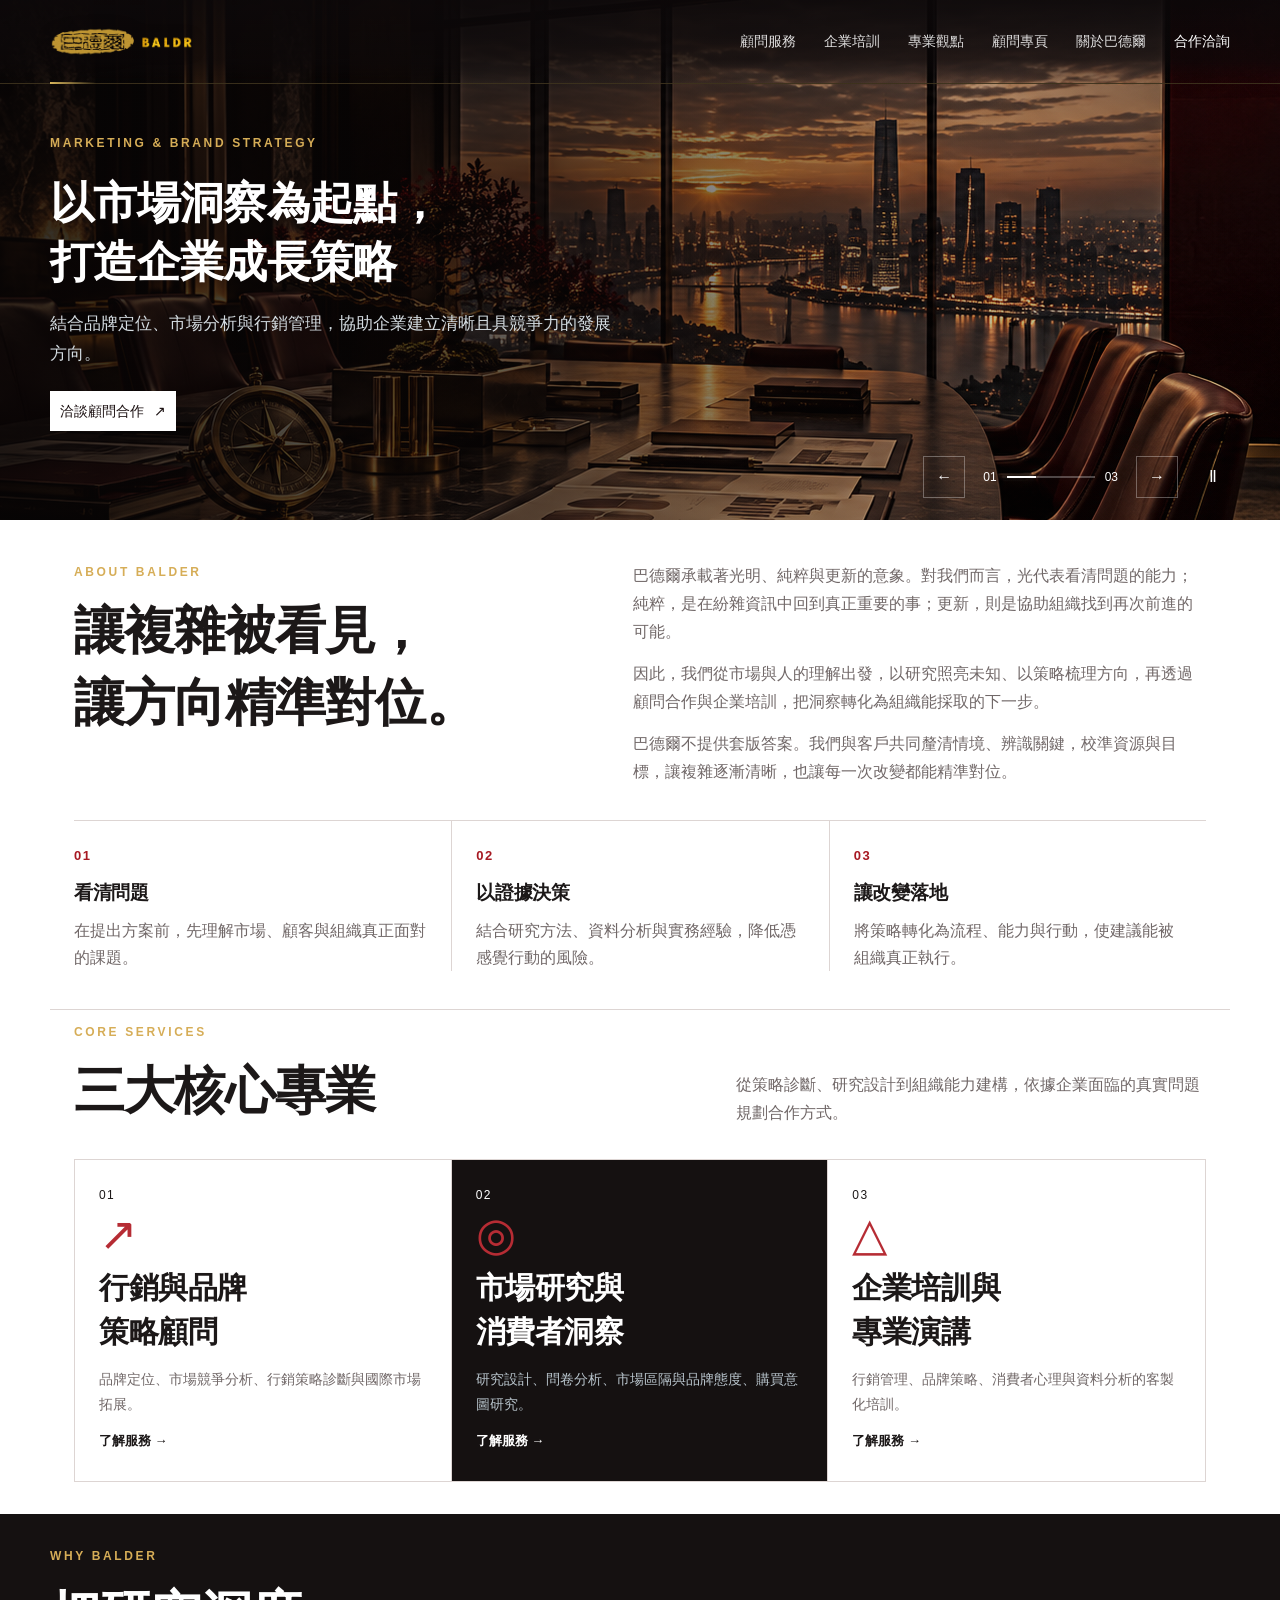
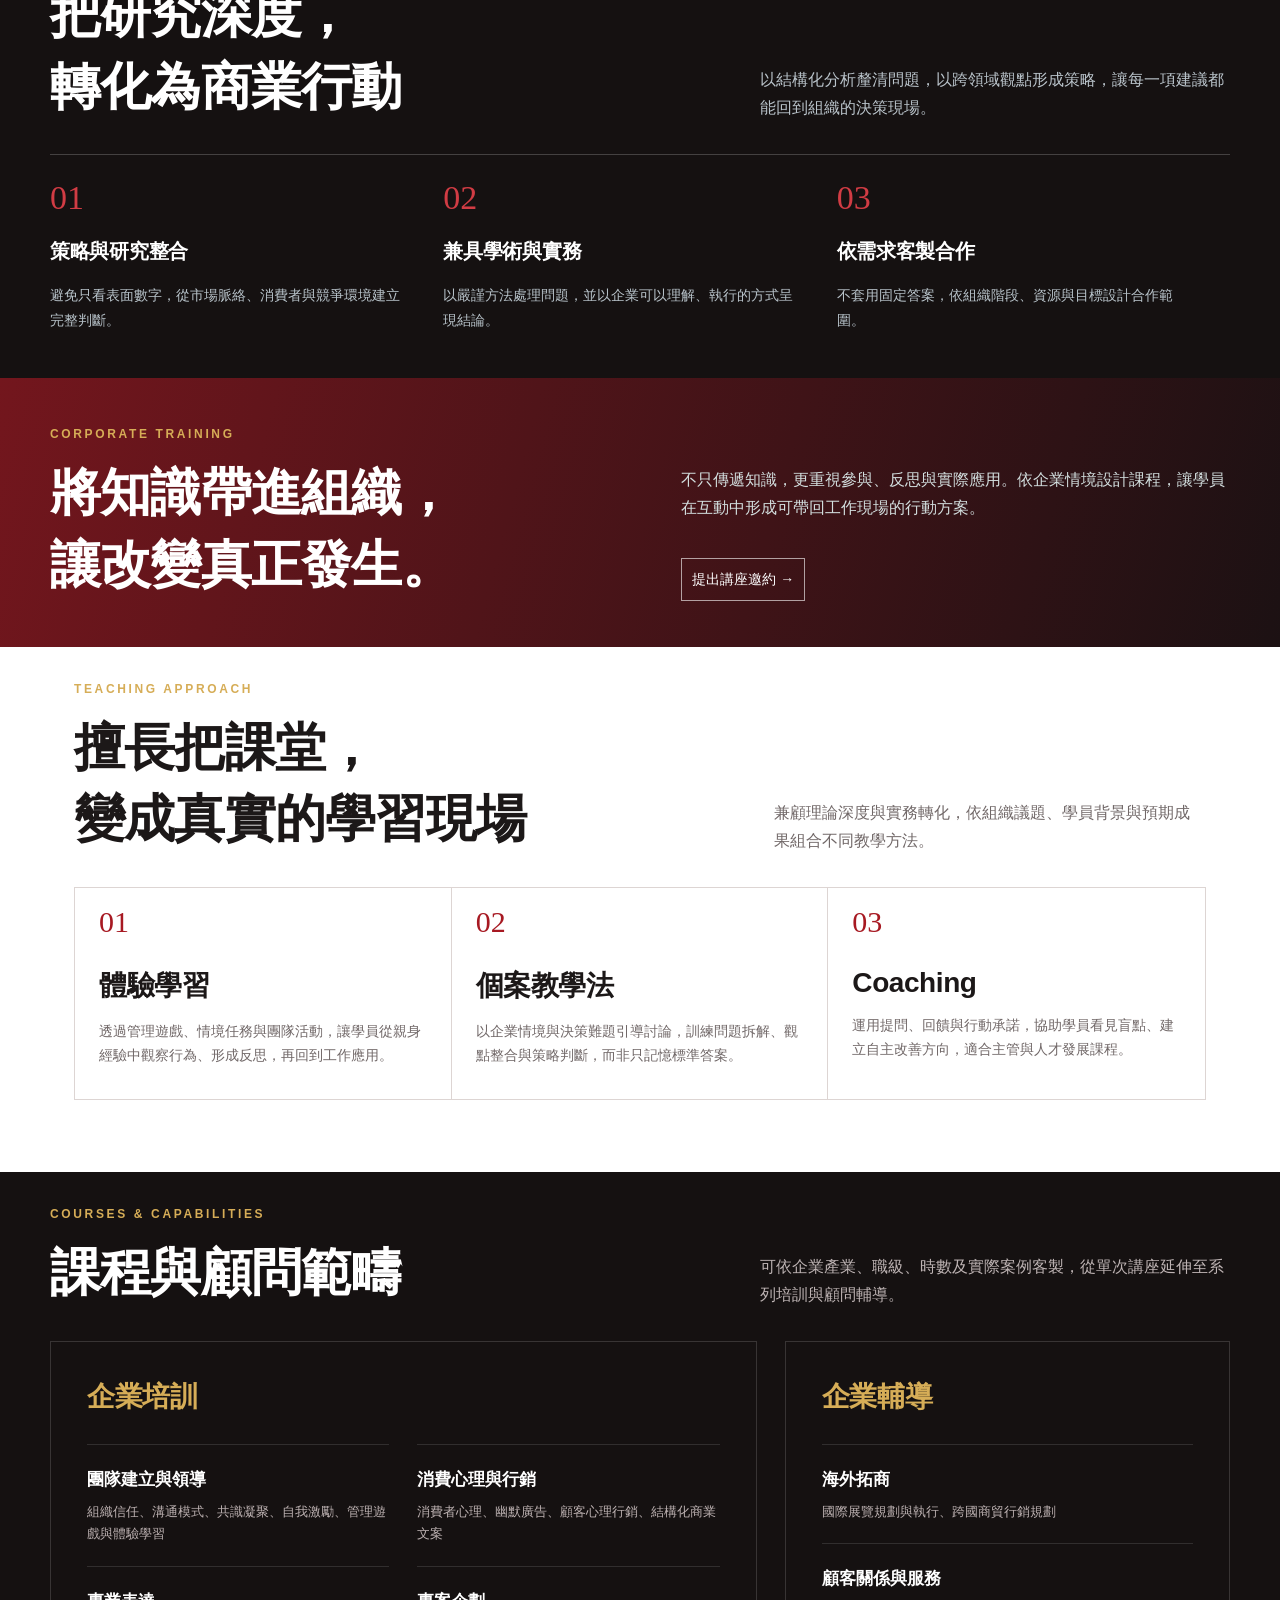
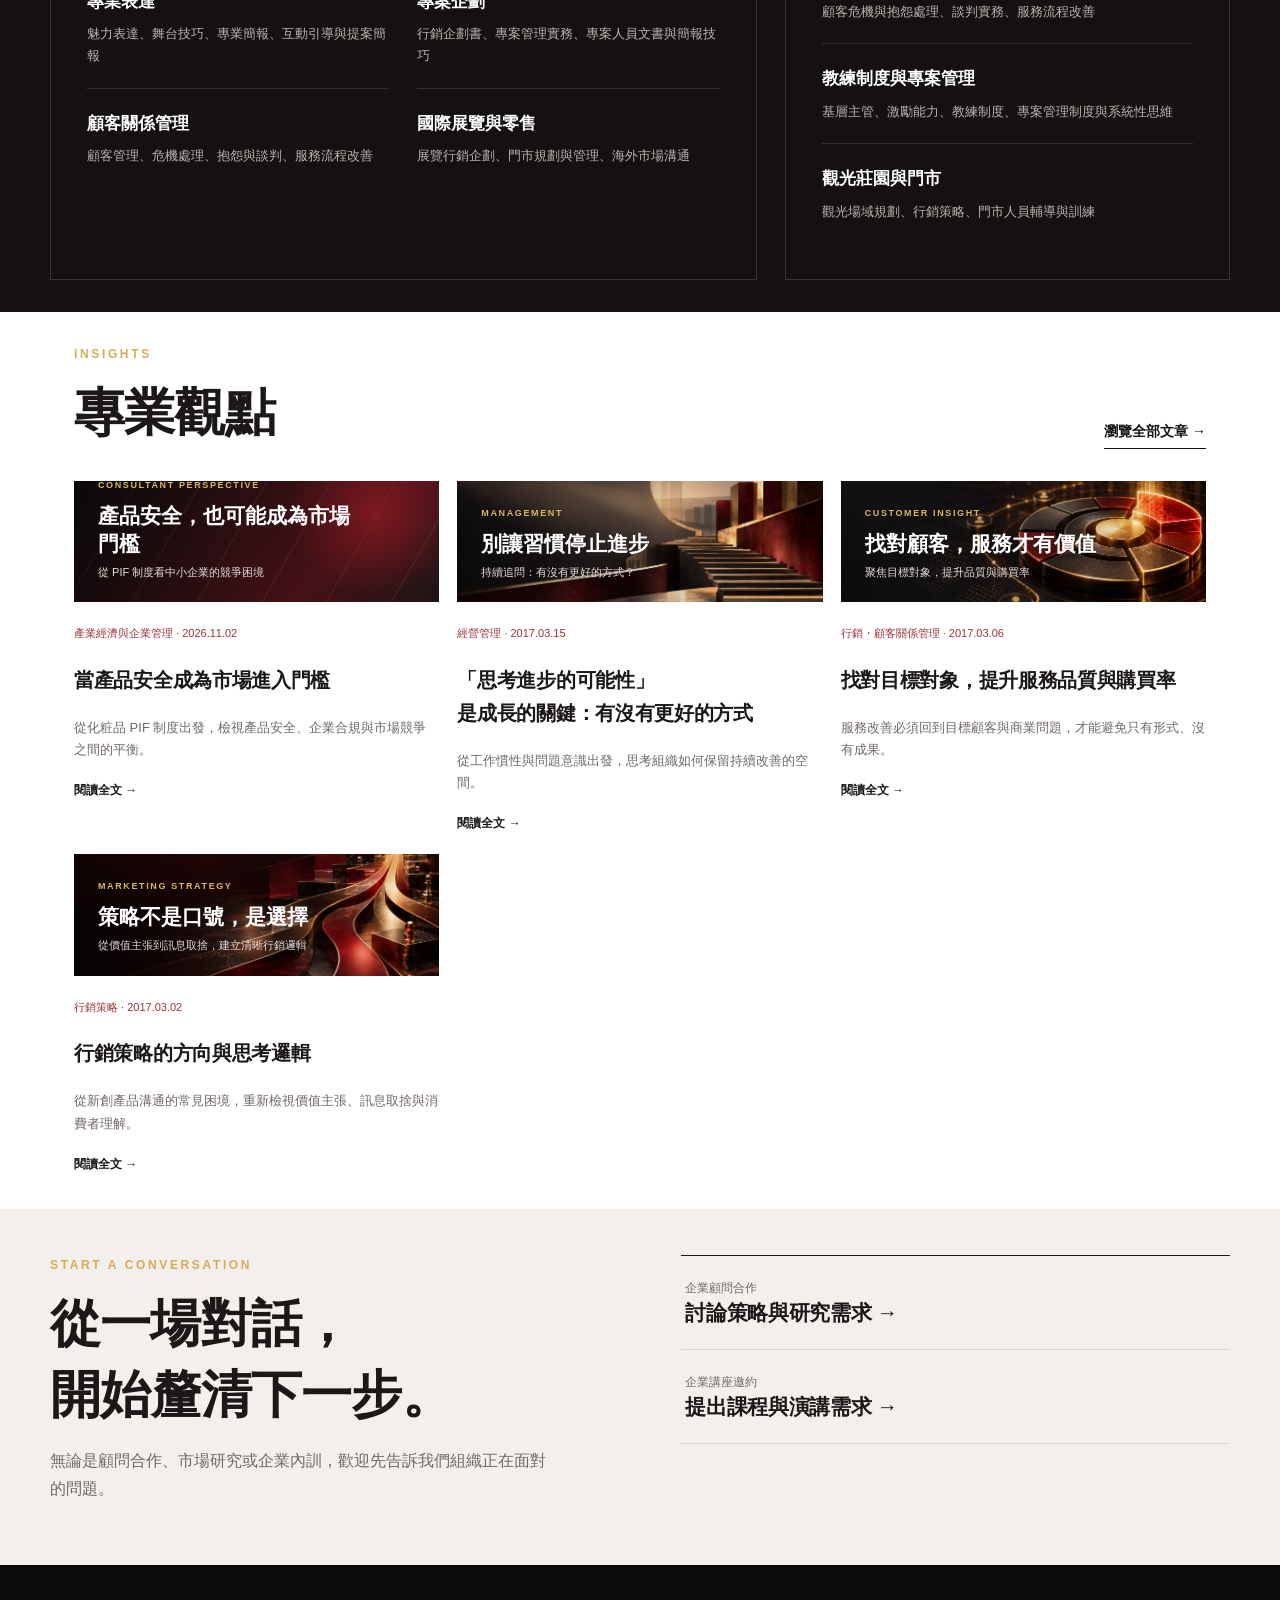
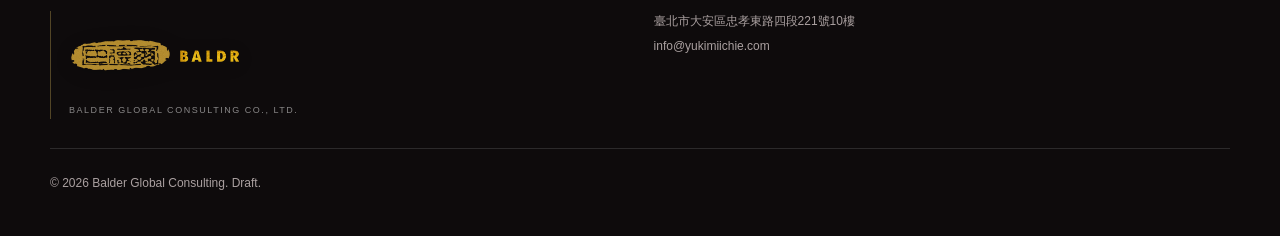
==== commit 7da599c2: "Publish cosmetics PIF market entry analysis" ====
--- a/index.html
+++ b/index.html
@@ -114,6 +114,7 @@
     <section id="insights" class="section insights">
       <div class="section-head"><div><p class="section-kicker">INSIGHTS</p><h2>專業觀點</h2></div><a class="text-link" href="insights.html">瀏覽全部文章 →</a></div>
       <div class="article-grid">
+        <article><div class="article-visual pif"><div class="article-cover-copy"><span>CONSULTANT PERSPECTIVE</span><strong>產品安全，也可能成為市場門檻</strong><small>從 PIF 制度看中小企業的競爭困境</small></div></div><p class="meta">產業經濟與企業管理 · 2026.11.02</p><h3>當產品安全成為市場進入門檻</h3><p class="article-summary">從化粧品 PIF 制度出發，檢視產品安全、企業合規與市場競爭之間的平衡。</p><a href="articles/cosmetics-pif-market-entry.html" aria-label="閱讀當產品安全成為市場進入門檻全文">閱讀全文 →</a></article>
         <article><div class="article-visual one"><img src="assets/insights/continuous-improvement-v1.png" alt="階梯向上延伸，象徵持續改善與組織成長"><div class="article-cover-copy"><span>MANAGEMENT</span><strong>別讓習慣停止進步</strong><small>持續追問：有沒有更好的方式？</small></div></div><p class="meta">經營管理 · 2017.03.15</p><h3>「思考進步的可能性」是成長的關鍵：有沒有更好的方式</h3><p class="article-summary">從工作慣性與問題意識出發，思考組織如何保留持續改善的空間。</p><a href="articles/continuous-improvement.html" aria-label="閱讀思考進步的可能性全文">閱讀全文 →</a></article>
         <article><div class="article-visual two"><img src="assets/insights/target-customer-v1.png" alt="目標客群分析圖，象徵顧客區隔與服務品質提升"><div class="article-cover-copy"><span>CUSTOMER INSIGHT</span><strong>找對顧客，服務才有價值</strong><small>聚焦目標對象，提升品質與購買率</small></div></div><p class="meta">行銷・顧客關係管理 · 2017.03.06</p><h3>找對目標對象，提升服務品質與購買率</h3><p class="article-summary">服務改善必須回到目標顧客與商業問題，才能避免只有形式、沒有成果。</p><a href="articles/target-customer.html" aria-label="閱讀找對目標對象全文">閱讀全文 →</a></article>
         <article><div class="article-visual three"><img src="assets/insights/marketing-logic-v1.png" alt="策略路徑匯聚成明確方向，象徵行銷決策與選擇"><div class="article-cover-copy"><span>MARKETING STRATEGY</span><strong>策略不是口號，是選擇</strong><small>從價值主張到訊息取捨，建立清晰行銷邏輯</small></div></div><p class="meta">行銷策略 · 2017.03.02</p><h3>行銷策略的方向與思考邏輯</h3><p class="article-summary">從新創產品溝通的常見困境，重新檢視價值主張、訊息取捨與消費者理解。</p><a href="articles/marketing-logic.html" aria-label="閱讀行銷策略的方向與思考邏輯全文">閱讀全文 →</a></article>
--- a/styles.css
+++ b/styles.css
@@ -231,3 +231,80 @@
   -webkit-user-drag: none;
   user-drag: none;
 }
+
+/* Responsive composition: preserve readable lines instead of shrinking the desktop layout. */
+html, body { max-width: 100%; overflow-x: clip; }
+h1, h2, h3, h4,
+.slide h1, .slide h2,
+.section h2, .training-banner h2, .contact-section h2 {
+  word-break: keep-all;
+  overflow-wrap: normal;
+  text-wrap: balance;
+}
+
+@media (max-width: 1180px) {
+  .site-header { padding-left: 22px; padding-right: 22px; }
+  .site-nav { gap: clamp(12px, 1.7vw, 22px); font-size: 13px; }
+}
+
+@media (max-width: 980px) {
+  :root { --header: 112px; }
+  .site-header {
+    height: var(--header);
+    display: grid;
+    grid-template-columns: minmax(0, 1fr);
+    align-content: center;
+    gap: 2px;
+    padding: 7px 20px 9px;
+  }
+  .site-header .brand {
+    width: max-content;
+    min-height: 52px;
+    align-self: auto;
+  }
+  .site-nav,
+  .site-nav.is-open {
+    width: 100%;
+    min-width: 0;
+    justify-content: flex-start;
+    gap: 22px;
+    padding: 2px 0 5px;
+    overflow-x: auto;
+    overscroll-behavior-inline: contain;
+    scrollbar-width: none;
+    white-space: nowrap;
+    font-size: 13px;
+  }
+  .site-nav::-webkit-scrollbar { display: none; }
+  .nav-cta { padding-right: 2px; }
+  .section-head { gap: 18px; }
+  .intro { row-gap: 28px; }
+}
+
+@media (max-width: 700px) {
+  :root { --header: 104px; }
+  .site-header { padding: 5px 16px 8px; }
+  .site-header .brand { min-height: 47px; }
+  .brand-original { width: 124px; height: 46px; }
+  .site-nav,
+  .site-nav.is-open { gap: 18px; font-size: 12px; }
+
+  .section,
+  .about-balder { padding: 34px 18px; }
+  .section h2,
+  .training-banner h2,
+  .contact-section h2 { font-size: clamp(30px, 9vw, 42px); line-height: 1.3; }
+  .section-head { margin-bottom: 22px; }
+  .section-head > p { font-size: 15px; }
+
+  .service-card { min-height: 0; padding: 22px 20px; }
+  .service-card h3 { font-size: 26px; }
+  .advantage-grid > div { padding: 18px 0 12px; }
+  .training-banner,
+  .contact-section { padding: 40px 18px; gap: 24px; }
+  .article-grid { gap: 32px; }
+  .article-grid h3 { font-size: 20px; line-height: 1.5; }
+  .article-cover-copy { left: 18px; right: 18px; bottom: 16px; }
+  .article-cover-copy strong { font-size: 21px; }
+  .site-footer { padding: 38px 18px 24px; }
+}
--- a/theme-red.css
+++ b/theme-red.css
@@ -34,6 +34,7 @@
 .article-visual.one { background: linear-gradient(135deg, #211719, #ad2a31); }
 .article-visual.two { background: repeating-linear-gradient(45deg, #d8d0ca 0 20px, #861c23 20px 40px); }
 .article-visual.three { background: radial-gradient(circle at 35% 40%, #e04b52 0 15%, transparent 16%), linear-gradient(135deg, #171313, #8c242a); }
+.article-visual.pif { background: radial-gradient(circle at 82% 24%, rgba(155,29,37,.7), transparent 27%), repeating-linear-gradient(120deg, transparent 0 54px, rgba(215,181,91,.09) 55px 56px), linear-gradient(135deg, #100d0d, #4d1218 70%, #1b1516); }
 .article-grid .meta { color: #9b3439; }
 .contact-actions small { color: #8e292e; }
 .site-footer { background: #0e0b0c; }
@@ -279,3 +280,55 @@
     background: linear-gradient(90deg, rgba(7,5,5,.84) 0%, rgba(9,6,6,.62) 54%, rgba(9,6,6,.16) 100%);
   }
 }
+
+/* Tablet and phone hero are independently composed for legible, stable wrapping. */
+@media (max-width: 1180px) {
+  .slide-content {
+    width: min(720px, 72%);
+    padding-left: 28px;
+    padding-right: 28px;
+  }
+  .slide h1, .slide h2 { font-size: clamp(36px, 4.2vw, 50px); }
+}
+
+@media (max-width: 980px) {
+  .hero { height: 560px; min-height: 560px; }
+  .slide-art { background-position: 58% center; }
+  .slide-content {
+    width: min(680px, 84%);
+    padding: calc(var(--header) + 24px) 22px 84px;
+  }
+  .slide h1, .slide h2 {
+    max-width: 13em;
+    font-size: clamp(34px, 5.5vw, 46px);
+    line-height: 1.28;
+  }
+  .slide-content > p:not(.eyebrow) { max-width: 32em; font-size: 16px; }
+}
+
+@media (max-width: 600px) {
+  .hero { height: 590px; min-height: 590px; }
+  .slide-art { background-position: 62% center; }
+  .slide::after {
+    background: linear-gradient(180deg, rgba(8,5,6,.24) 0%, rgba(8,5,6,.48) 30%, rgba(8,5,6,.94) 70%, #080606 100%);
+  }
+  .slide-content {
+    width: 100%;
+    justify-content: flex-end;
+    padding: calc(var(--header) + 22px) 18px 92px;
+  }
+  .slide h1, .slide h2 {
+    max-width: 11em;
+    margin-bottom: 14px;
+    font-size: clamp(30px, 9.2vw, 38px);
+    line-height: 1.26;
+  }
+  .slide h1 br, .slide h2 br { display: none; }
+  .eyebrow { margin-bottom: 10px; font-size: 10px; letter-spacing: .16em; }
+  .slide-content > p:not(.eyebrow) { margin-bottom: 16px; font-size: 14px; line-height: 1.65; }
+  .button { padding: 9px 12px; }
+  .carousel-controls { right: 16px; bottom: 18px; gap: 10px; }
+  .carousel-controls button { width: 38px; height: 38px; }
+  .carousel-status { display: flex; }
+  .status-line { width: 48px; }
+}
